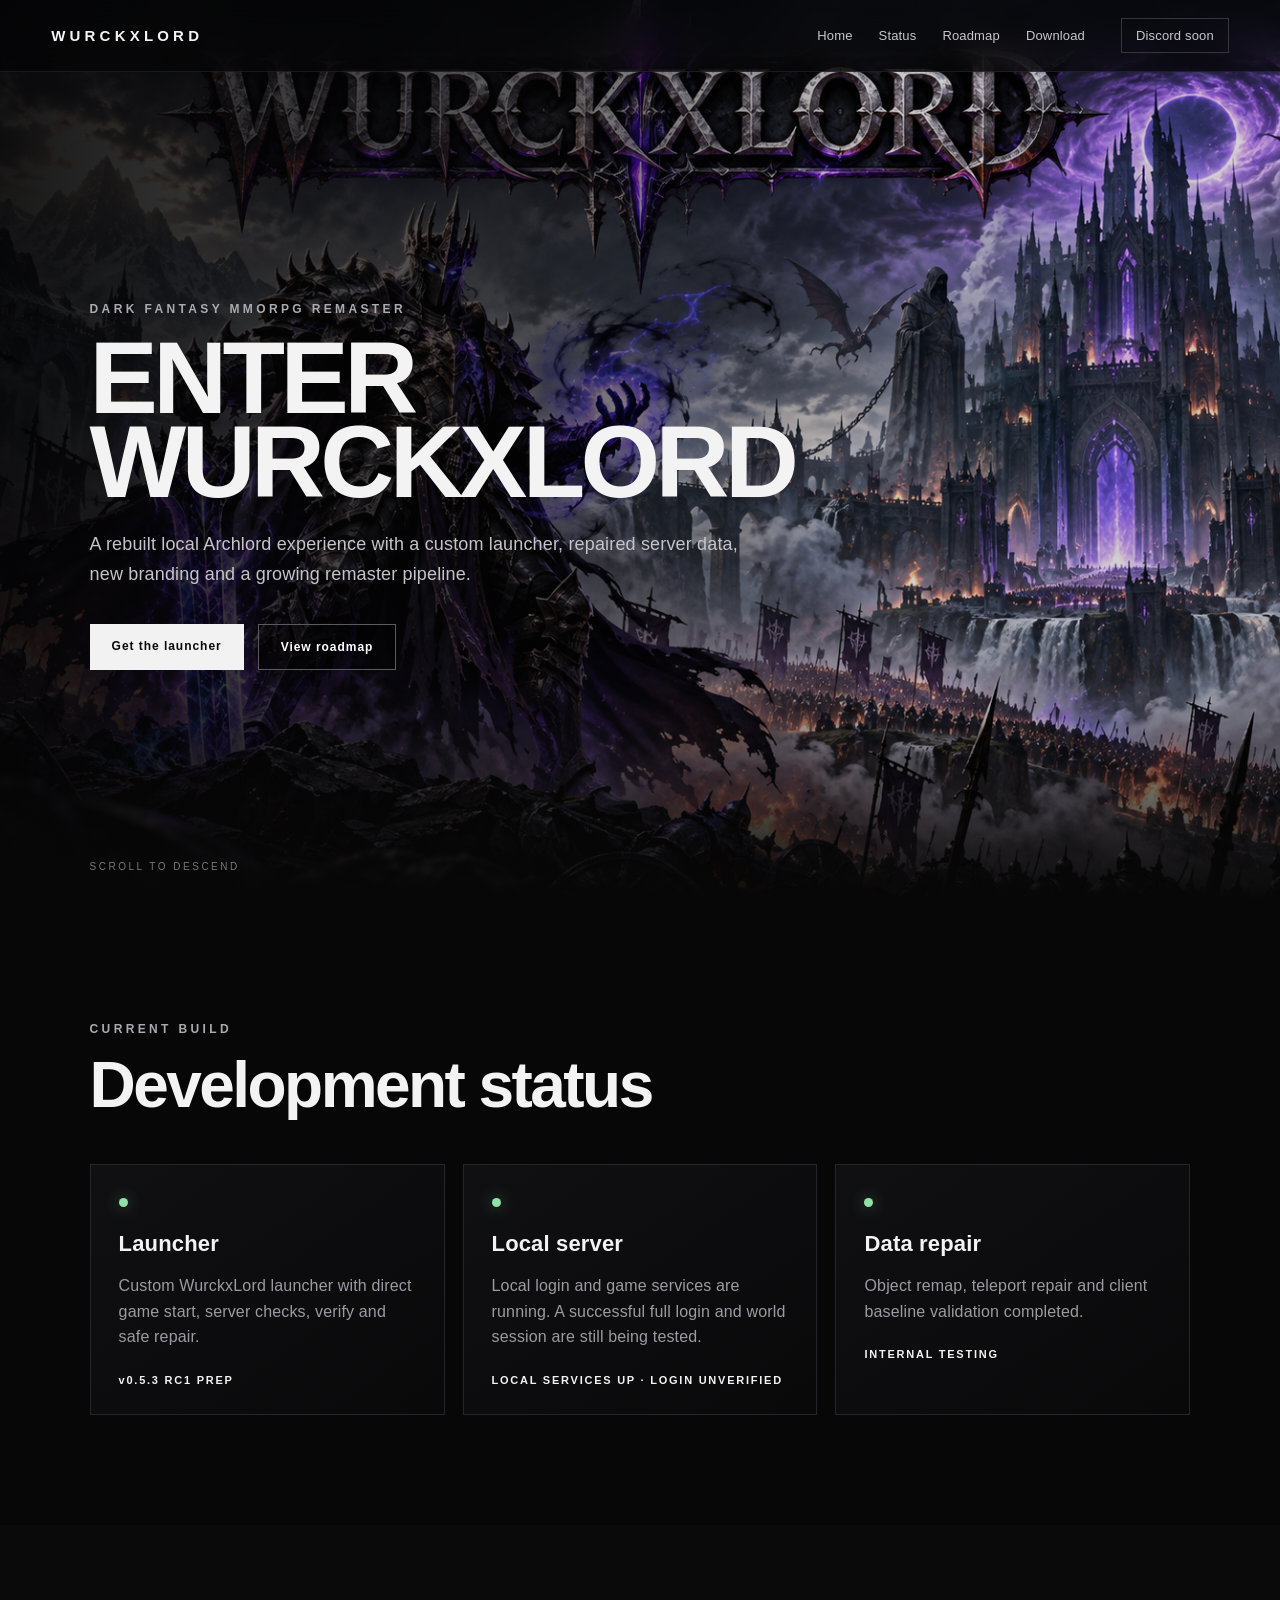
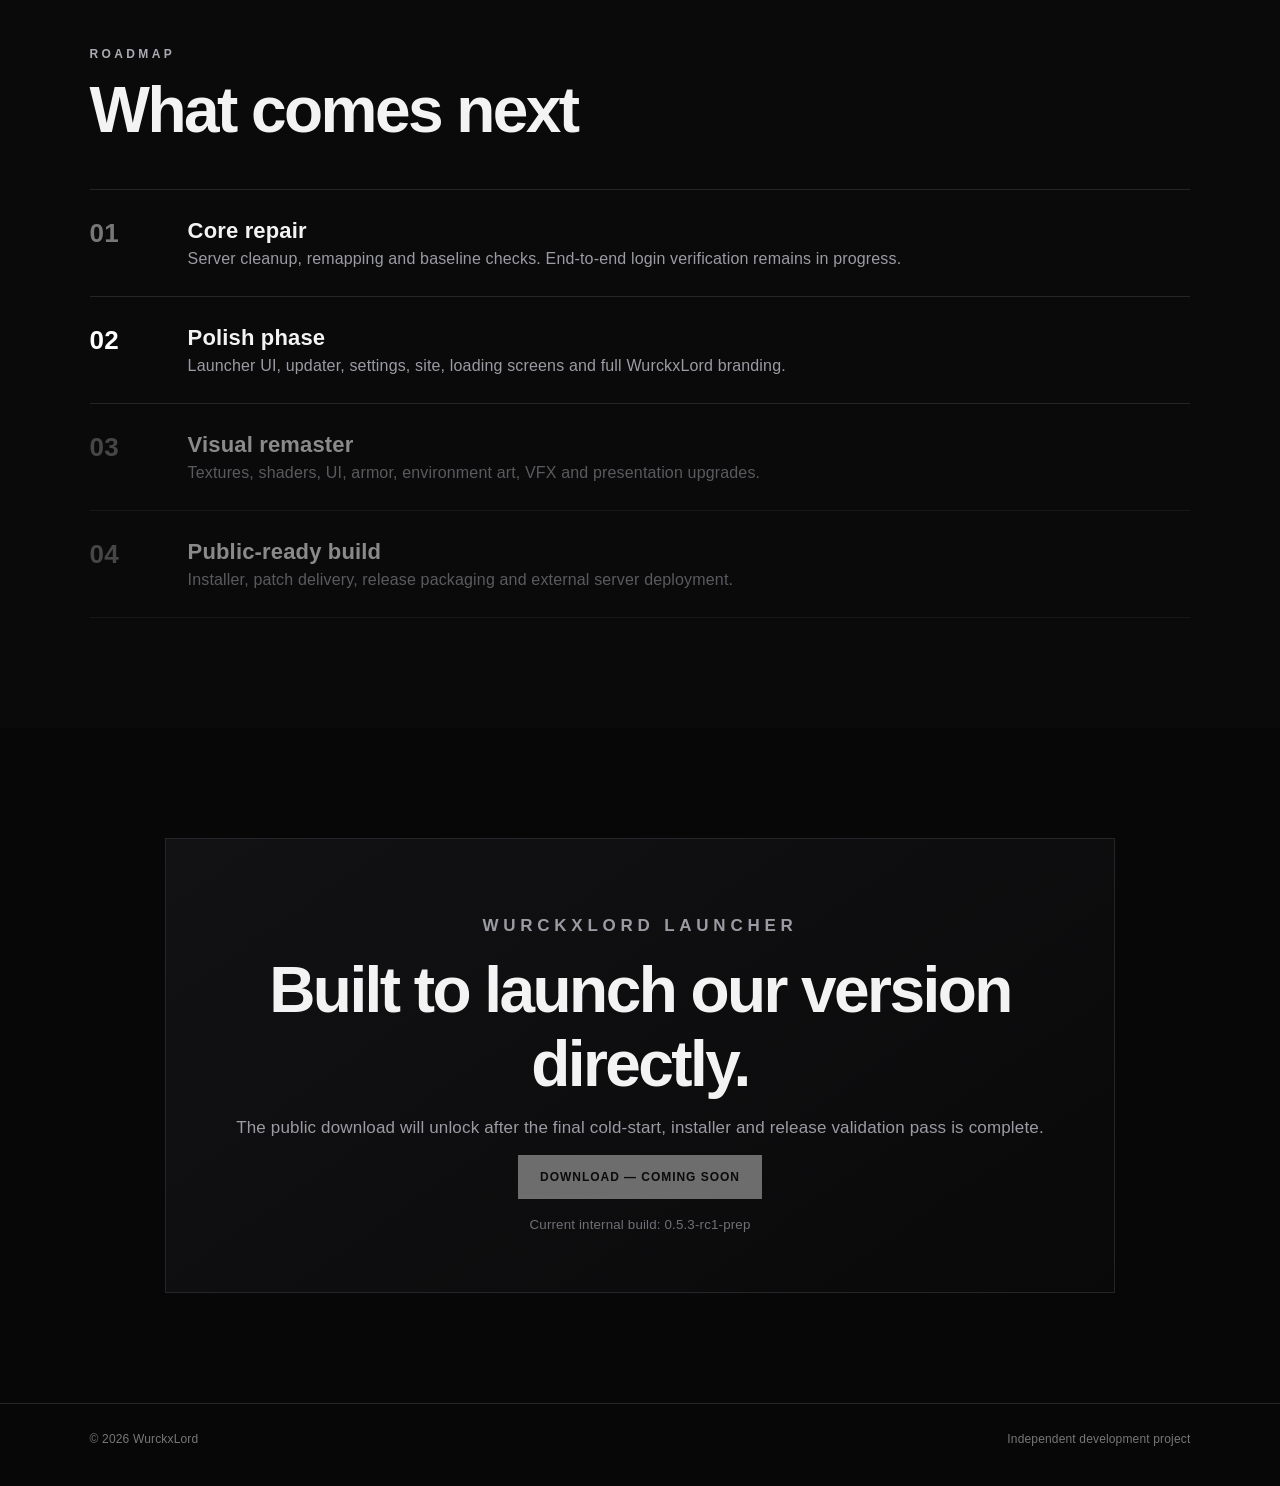
==== index.html @ 0cd0ad65 "Publish WurckxLord project website" ====
<!doctype html>
<html lang="en">
<head>
  <meta charset="utf-8">
  <meta name="viewport" content="width=device-width,initial-scale=1">
  <meta name="theme-color" content="#090909">
  <title>WurckxLord</title>
  <meta name="description" content="WurckxLord — a dark fantasy Archlord-inspired remaster project.">
  <link rel="icon" href="assets/favicon.ico">
  <link rel="stylesheet" href="styles.css">
</head>
<body>
  <header class="topbar">
    <a class="brand" href="#home">WURCKXLORD</a>
    <nav>
      <a href="#home">Home</a>
      <a href="#status">Status</a>
      <a href="#roadmap">Roadmap</a>
      <a href="#download">Download</a>
    </nav>
    <a class="discord ghost" href="#" data-disabled="true">Discord soon</a>
  </header>

  <main>
    <section id="home" class="hero">
      <div class="hero-shade"></div>
      <div class="hero-content">
        <p class="eyebrow">DARK FANTASY MMORPG REMASTER</p>
        <h1>ENTER<br><span>WURCKXLORD</span></h1>
        <p class="lead">A rebuilt local Archlord experience with a custom launcher, repaired server data, new branding and a growing remaster pipeline.</p>
        <div class="actions">
          <a class="primary" href="#download">Get the launcher</a>
          <a class="secondary" href="#roadmap">View roadmap</a>
        </div>
      </div>
      <div class="scrollhint">SCROLL TO DESCEND</div>
    </section>

    <section id="status" class="section status-section">
      <div class="section-head">
        <p class="eyebrow">CURRENT BUILD</p>
        <h2>Development status</h2>
      </div>
      <div class="grid">
        <article class="card">
          <span class="dot online"></span>
          <h3>Launcher</h3>
          <p>Custom WurckxLord launcher with direct game start, server checks, verify and safe repair.</p>
          <strong>v0.5.3 RC1 PREP</strong>
        </article>
        <article class="card">
          <span class="dot online"></span>
          <h3>Local server</h3>
          <p>Local login and game services are running. A successful full login and world session are still being tested.</p>
          <strong>LOCAL SERVICES UP · LOGIN UNVERIFIED</strong>
        </article>
        <article class="card">
          <span class="dot online"></span>
          <h3>Data repair</h3>
          <p>Object remap, teleport repair and client baseline validation completed.</p>
          <strong>INTERNAL TESTING</strong>
        </article>
      </div>
    </section>

    <section id="roadmap" class="section roadmap-section">
      <div class="section-head">
        <p class="eyebrow">ROADMAP</p>
        <h2>What comes next</h2>
      </div>
      <div class="timeline">
        <div class="step done"><b>01</b><div><h3>Core repair</h3><p>Server cleanup, remapping and baseline checks. End-to-end login verification remains in progress.</p></div></div>
        <div class="step active"><b>02</b><div><h3>Polish phase</h3><p>Launcher UI, updater, settings, site, loading screens and full WurckxLord branding.</p></div></div>
        <div class="step"><b>03</b><div><h3>Visual remaster</h3><p>Textures, shaders, UI, armor, environment art, VFX and presentation upgrades.</p></div></div>
        <div class="step"><b>04</b><div><h3>Public-ready build</h3><p>Installer, patch delivery, release packaging and external server deployment.</p></div></div>
      </div>
    </section>

    <section id="download" class="section download-section">
      <div class="download-box">
        <p class="eyebrow">WURCKXLORD LAUNCHER</p>
        <h2>Built to launch our version directly.</h2>
        <p>The public download will unlock after the final cold-start, installer and release validation pass is complete.</p>
        <button class="primary disabled" disabled>DOWNLOAD — COMING SOON</button>
        <small>Current internal build: 0.5.3-rc1-prep</small>
      </div>
    </section>
  </main>

  <footer>
    <span>© <span id="year"></span> WurckxLord</span>
    <span>Independent development project</span>
  </footer>

  <script src="app.js"></script>
</body>
</html>
---- styles.css ----
:root{
  --bg:#070707;
  --panel:#0d0d0f;
  --panel2:#131316;
  --text:#f3f3f3;
  --muted:#9b9ba3;
  --line:#25252a;
  --accent:#d9d9de;
  --ok:#8de3a6;
}
*{box-sizing:border-box}
html{scroll-behavior:smooth}
body{
  margin:0;
  background:var(--bg);
  color:var(--text);
  font-family:Inter,Segoe UI,Arial,sans-serif;
  letter-spacing:.01em;
}
a{color:inherit;text-decoration:none}
.topbar{
  position:fixed;
  inset:0 0 auto 0;
  height:72px;
  z-index:20;
  display:flex;
  align-items:center;
  gap:36px;
  padding:0 4vw;
  border-bottom:1px solid rgba(255,255,255,.08);
  background:rgba(5,5,6,.72);
  backdrop-filter:blur(16px);
}
.brand{font-weight:900;letter-spacing:.28em;font-size:15px}
nav{display:flex;gap:26px;margin-left:auto}
nav a,.ghost{color:#c7c7cc;font-size:13px}
nav a:hover,.ghost:hover{color:#fff}
.ghost{border:1px solid #35353a;padding:9px 14px}
.hero{
  min-height:100vh;
  position:relative;
  display:flex;
  align-items:center;
  background:
    linear-gradient(90deg,rgba(4,4,5,.92) 0%,rgba(4,4,5,.62) 42%,rgba(4,4,5,.18) 70%),
    url("assets/hero.png") center/cover no-repeat;
}
.hero-shade{
  position:absolute;inset:0;
  background:linear-gradient(0deg,var(--bg) 0%,transparent 24%);
}
.hero-content{position:relative;z-index:2;width:min(720px,90vw);margin-left:7vw;padding-top:60px}
.eyebrow{font-size:12px;font-weight:800;letter-spacing:.28em;color:#aaaab1}
h1{font-size:clamp(58px,8vw,118px);line-height:.82;margin:20px 0 26px;letter-spacing:-.045em}
h1 span{font-weight:900}
.lead{max-width:650px;color:#c4c4ca;font-size:18px;line-height:1.65}
.actions{display:flex;gap:14px;margin-top:34px;flex-wrap:wrap}
.primary,.secondary{
  display:inline-block;
  border:none;
  padding:15px 22px;
  font-weight:800;
  letter-spacing:.08em;
  font-size:12px;
  cursor:pointer;
}
.primary{background:#f2f2f2;color:#090909}
.primary:hover{background:#fff}
.secondary{border:1px solid #5a5a60;color:#fff;background:rgba(0,0,0,.35)}
.disabled{opacity:.42;cursor:not-allowed}
.scrollhint{position:absolute;left:7vw;bottom:28px;color:#777;font-size:10px;letter-spacing:.25em}
.section{padding:110px 7vw}
.section-head{max-width:700px;margin-bottom:42px}
h2{font-size:clamp(38px,5vw,68px);margin:8px 0 0;letter-spacing:-.04em}
.grid{display:grid;grid-template-columns:repeat(3,1fr);gap:18px}
.card{
  min-height:230px;
  padding:28px;
  border:1px solid var(--line);
  background:linear-gradient(145deg,#101012,#09090a);
}
.card h3{font-size:22px;margin:20px 0 10px}
.card p{color:var(--muted);line-height:1.6}
.card strong{display:block;margin-top:24px;font-size:11px;letter-spacing:.16em}
.dot{display:inline-block;width:9px;height:9px;border-radius:50%;background:#666}
.dot.online{background:var(--ok);box-shadow:0 0 16px rgba(141,227,166,.45)}
.roadmap-section{background:#0a0a0b}
.timeline{border-top:1px solid var(--line)}
.step{
  display:grid;
  grid-template-columns:80px 1fr;
  gap:18px;
  border-bottom:1px solid var(--line);
  padding:28px 0;
  opacity:.55;
}
.step.done,.step.active{opacity:1}
.step b{font-size:26px;color:#777}
.step.active b{color:#fff}
.step h3{margin:0 0 6px;font-size:22px}
.step p{margin:0;color:var(--muted)}
.download-section{display:flex;justify-content:center}
.download-box{
  width:min(950px,100%);
  padding:60px;
  text-align:center;
  border:1px solid var(--line);
  background:linear-gradient(145deg,#121214,#09090a);
}
.download-box p{color:var(--muted);font-size:17px}
.download-box small{display:block;margin-top:18px;color:#6f6f76}
footer{
  display:flex;
  justify-content:space-between;
  gap:20px;
  padding:28px 7vw 40px;
  border-top:1px solid var(--line);
  color:#777;
  font-size:12px;
}
@media(max-width:850px){
  nav{display:none}
  .topbar{height:60px}
  .hero-content{margin-left:6vw}
  .grid{grid-template-columns:1fr}
  .section{padding:80px 6vw}
  .download-box{padding:38px 24px}
  footer{flex-direction:column}
}
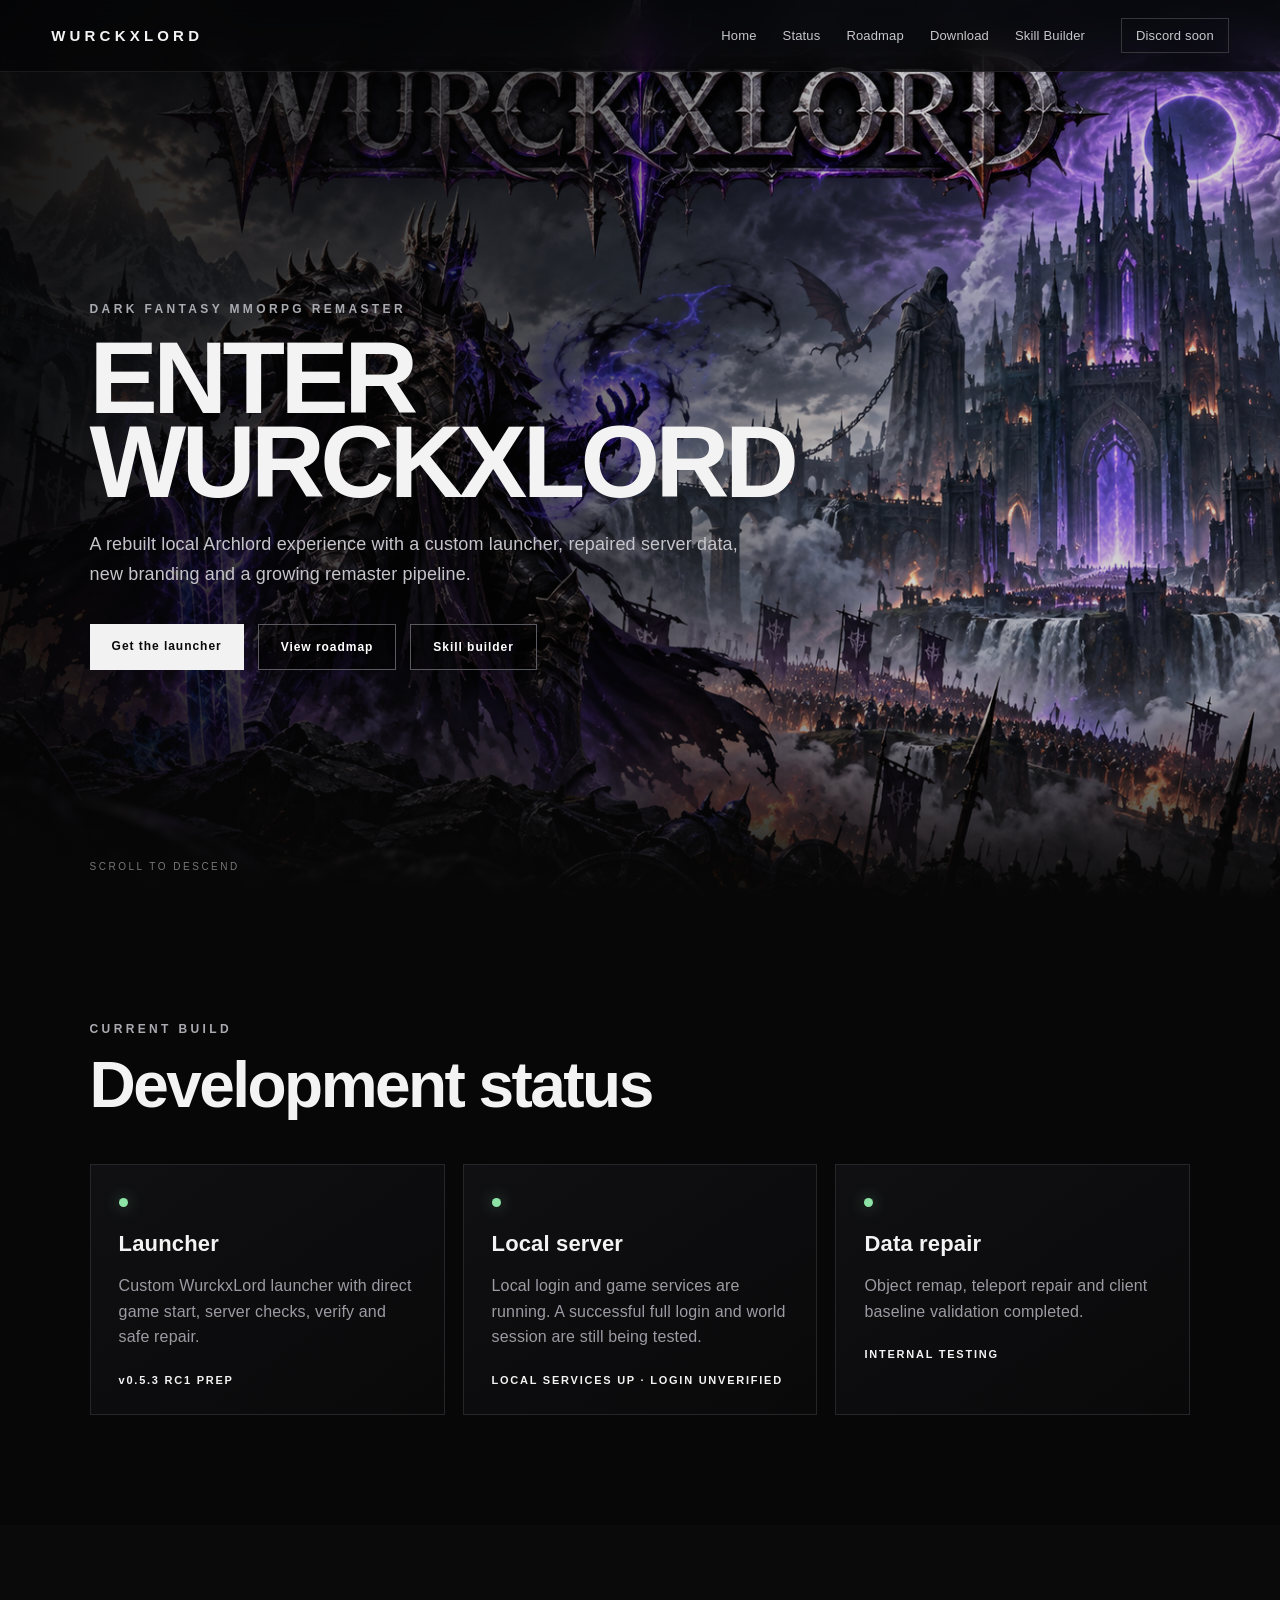
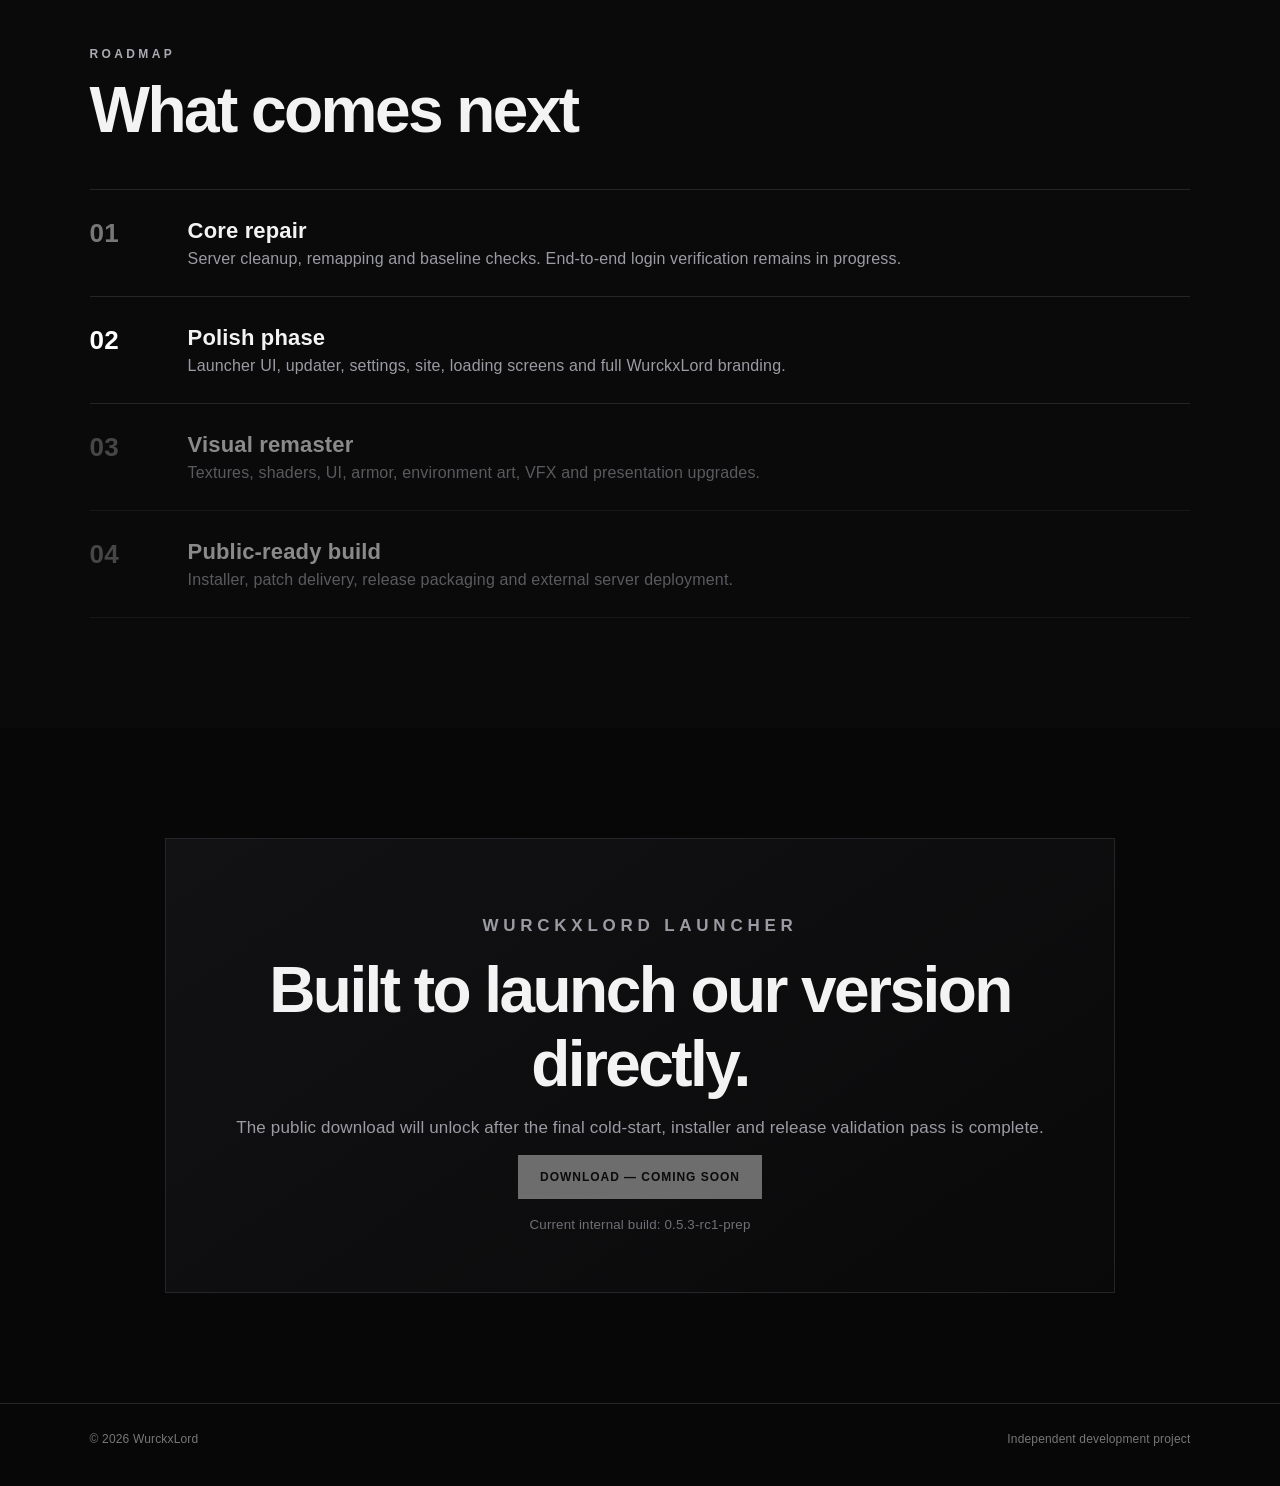
==== commit d9d01c0c: "Add mobile Archlord skill builder page Mobile-first skill planner (skills.html) for all four races a" ====
--- a/index.html
+++ b/index.html
@@ -17,6 +17,7 @@
       <a href="#status">Status</a>
       <a href="#roadmap">Roadmap</a>
       <a href="#download">Download</a>
+      <a href="skills.html">Skill Builder</a>
     </nav>
     <a class="discord ghost" href="#" data-disabled="true">Discord soon</a>
   </header>
@@ -31,6 +32,7 @@
         <div class="actions">
           <a class="primary" href="#download">Get the launcher</a>
           <a class="secondary" href="#roadmap">View roadmap</a>
+          <a class="secondary" href="skills.html">Skill builder</a>
         </div>
       </div>
       <div class="scrollhint">SCROLL TO DESCEND</div>
